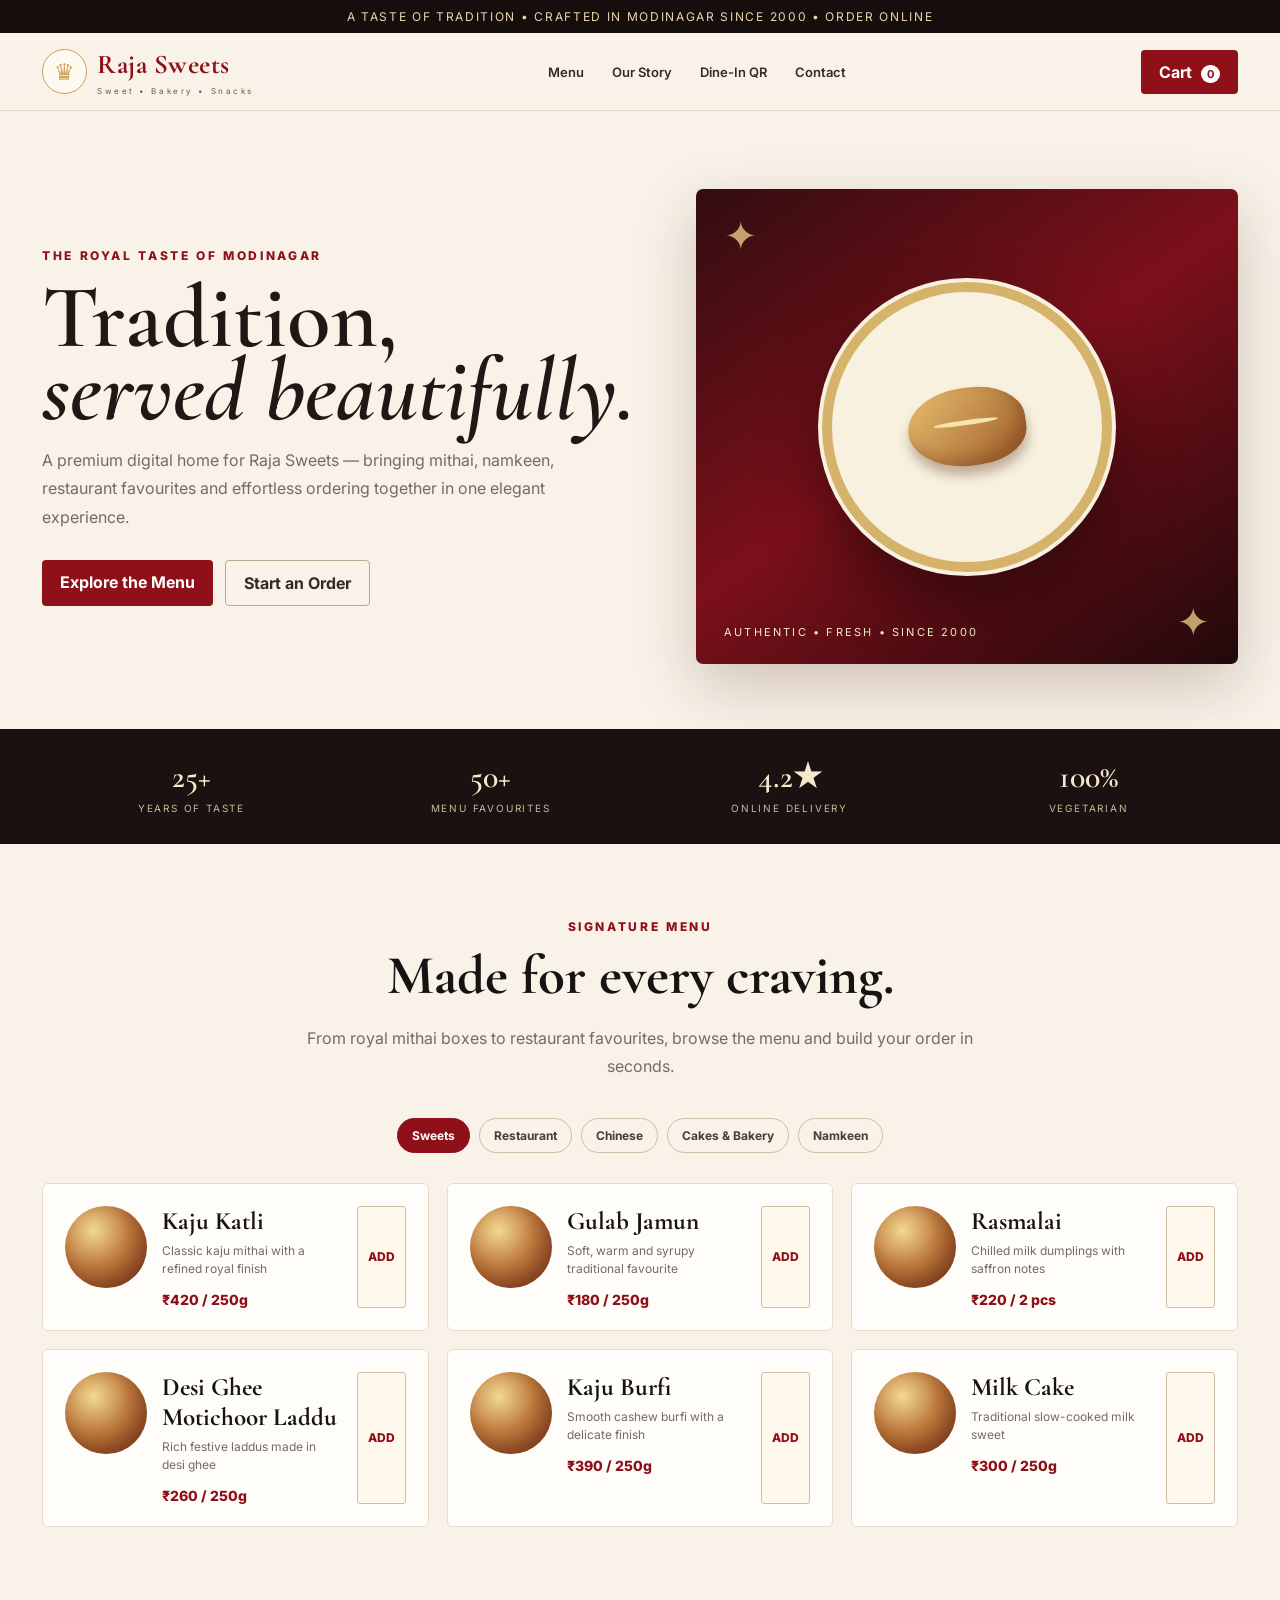
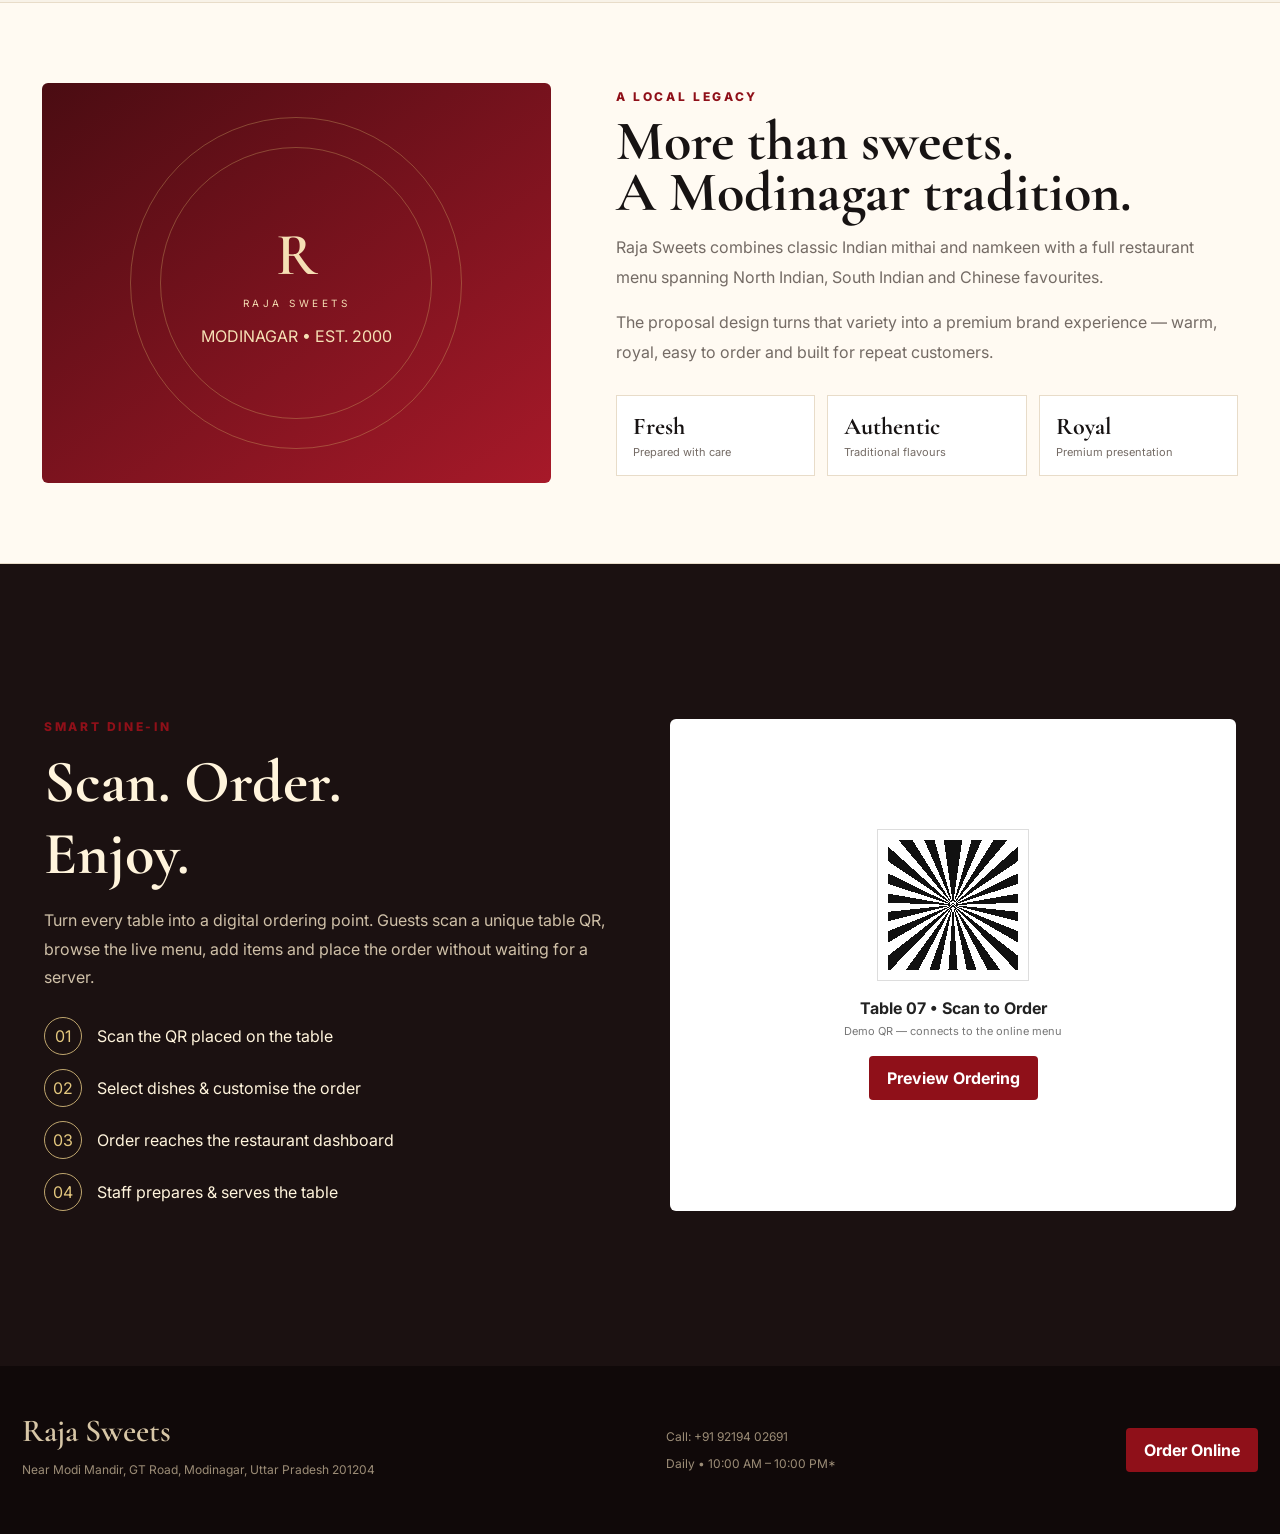
==== index.html @ e6a56daf "Add files via upload" ====
<!DOCTYPE html>
<html lang="en">
<head>
<meta charset="UTF-8">
<meta name="viewport" content="width=device-width, initial-scale=1.0">
<title>Raja Sweets — Luxury Restaurant Demo</title>
<meta name="description" content="Luxury website proposal demo for Raja Sweets, Modinagar.">
<style>
@import url('https://fonts.googleapis.com/css2?family=Cormorant+Garamond:wght@500;600;700&family=Inter:wght@400;500;600;700&display=swap');
:root{
  --red:#8f1019; --red2:#b51d2b; --gold:#c8a15a; --cream:#f8f2e8;
  --ink:#171313; --muted:#746b65; --white:#fffdf9; --line:#e8dcc9;
}
*{box-sizing:border-box} html{scroll-behavior:smooth}
body{margin:0;background:var(--cream);color:var(--ink);font-family:Inter,Arial,sans-serif}
button{font:inherit;cursor:pointer}
.top{background:#160d0d;color:#e9d6ad;text-align:center;padding:9px 15px;font-size:12px;letter-spacing:.14em;text-transform:uppercase}
nav{position:sticky;top:0;z-index:20;background:rgba(248,242,232,.94);backdrop-filter:blur(12px);border-bottom:1px solid var(--line)}
.navin{max-width:1240px;margin:auto;display:flex;align-items:center;justify-content:space-between;padding:15px 22px}
.brand{display:flex;align-items:center;gap:10px;text-decoration:none;color:var(--red)}
.logo{width:45px;height:45px;border:1px solid var(--gold);border-radius:50%;display:grid;place-items:center;position:relative;background:#fffaf0}
.logo:before{content:"♛";font-size:23px;color:var(--gold)}
.brandtext{line-height:.9}.brandtext b{display:block;font:700 27px "Cormorant Garamond",serif;letter-spacing:.02em}.brandtext span{font-size:8px;letter-spacing:.32em;color:#6b5b45}
.links{display:flex;gap:28px;align-items:center}.links a{color:#352c28;text-decoration:none;font-size:13px;font-weight:600}.links a:hover{color:var(--red)}
.cartbtn,.primary{border:0;background:var(--red);color:white;padding:12px 18px;border-radius:4px;font-weight:700}.cartbtn span{background:#fff;color:var(--red);padding:2px 6px;border-radius:10px;margin-left:5px;font-size:11px}
.hero{max-width:1240px;margin:auto;padding:78px 22px 65px;display:grid;grid-template-columns:1.05fr .95fr;gap:55px;align-items:center}
.kicker{color:var(--red);font-size:12px;font-weight:800;letter-spacing:.22em;text-transform:uppercase}
h1,h2,h3{font-family:"Cormorant Garamond",serif}
h1{font-size:clamp(55px,7vw,94px);line-height:.82;margin:18px 0;color:#221717;font-weight:600}
.hero p{max-width:570px;color:var(--muted);font-size:16px;line-height:1.8}
.actions{display:flex;gap:12px;margin-top:28px}.secondary{border:1px solid #bba98d;background:transparent;padding:12px 18px;border-radius:4px;font-weight:700;color:#342b26}
.hero-art{min-height:475px;border-radius:7px;position:relative;overflow:hidden;background:
 radial-gradient(circle at 48% 42%,rgba(255,244,203,.25),transparent 23%),
 linear-gradient(145deg,#320d10,#7c101a 48%,#21090b);
 box-shadow:0 22px 60px rgba(67,26,17,.22);
 display:grid;place-items:center;
}
.plate{width:290px;height:290px;border-radius:50%;background:#f8f1df;border:10px solid #d6b36b;box-shadow:0 0 0 4px #f8f1df,0 30px 60px #17060688;display:grid;place-items:center;position:relative}
.sweet{width:118px;height:78px;border-radius:52% 48% 45% 55%;background:linear-gradient(135deg,#e7bf70,#9f5b28);box-shadow:inset -8px -8px 15px #743b1b66,0 9px 12px #4d220d55;transform:rotate(-8deg)}
.sweet:after{content:"";position:absolute;width:65px;height:5px;background:#f6e3ae;top:32px;left:26px;border-radius:50%}
.orn{position:absolute;color:#e6c782;font:40px "Cormorant Garamond",serif;opacity:.8}.orn.t{top:24px;left:28px}.orn.b{bottom:20px;right:28px;transform:rotate(180deg)}
.hero-note{position:absolute;left:28px;bottom:25px;color:#f7e7c3;font-size:11px;letter-spacing:.2em;text-transform:uppercase}
section{max-width:1240px;margin:auto;padding:75px 22px}.sectionhead{text-align:center;max-width:700px;margin:0 auto 38px}.sectionhead h2{font-size:55px;margin:8px 0}.sectionhead p{color:var(--muted);line-height:1.7}
.stats{background:#1b1111;color:#f7e8c9;display:grid;grid-template-columns:repeat(4,1fr);padding:28px calc((100% - 1196px)/2);text-align:center}.stats b{font:600 32px "Cormorant Garamond",serif;display:block}.stats span{font-size:10px;letter-spacing:.18em;text-transform:uppercase;color:#c9b99b}
.tabs{display:flex;gap:9px;flex-wrap:wrap;justify-content:center;margin-bottom:30px}.tab{background:transparent;border:1px solid #cdbda4;color:#493d35;padding:9px 14px;border-radius:30px;font-size:12px;font-weight:700}.tab.active{background:var(--red);color:#fff;border-color:var(--red)}
.menu{display:grid;grid-template-columns:repeat(3,1fr);gap:18px}.item{background:var(--white);border:1px solid var(--line);padding:22px;border-radius:6px;display:flex;gap:15px;justify-content:space-between;min-height:145px;transition:.2s}.item:hover{transform:translateY(-3px);box-shadow:0 12px 30px #5c291112}.thumb{width:82px;height:82px;flex:0 0 82px;border-radius:50%;background:radial-gradient(circle at 35% 30%,#f3d990,#bd7a3e 45%,#743016);box-shadow:inset -8px -8px 15px #551f0d44}.item h3{margin:0 0 6px;font-size:25px}.item p{font-size:12px;color:var(--muted);line-height:1.5;margin:0 0 13px}.price{font-weight:800;color:var(--red);font-size:14px}.add{border:1px solid #cdbda4;background:#fff8ed;color:var(--red);padding:7px 10px;border-radius:3px;font-weight:800;font-size:12px}
.story{background:#fffaf2;border-top:1px solid var(--line);border-bottom:1px solid var(--line)}.storyin{max-width:1240px;margin:auto;padding:80px 22px;display:grid;grid-template-columns:.9fr 1.1fr;gap:65px;align-items:center}.storybox{min-height:400px;background:linear-gradient(145deg,#4a0c12,#a71929);border-radius:6px;display:grid;place-items:center;position:relative;overflow:hidden;color:#f5dfb4}.storybox:before,.storybox:after{content:"";position:absolute;border:1px solid #d8b96d55;border-radius:50%}.storybox:before{width:330px;height:330px}.storybox:after{width:270px;height:270px}.seal{z-index:2;text-align:center}.seal strong{font:600 60px "Cormorant Garamond",serif;display:block}.seal small{letter-spacing:.35em;font-size:10px}.storycopy h2{font-size:56px;line-height:.9;margin:12px 0}.storycopy p{color:var(--muted);line-height:1.85}.pillars{display:grid;grid-template-columns:repeat(3,1fr);gap:12px;margin-top:28px}.pillar{padding:16px;border:1px solid var(--line);background:#fff}.pillar b{font-family:"Cormorant Garamond";font-size:24px}.pillar span{display:block;font-size:11px;color:var(--muted);margin-top:4px}
.order{background:#1b1111;color:#fff4dc;max-width:none}.orderin{max-width:1240px;margin:auto;padding:80px 22px;display:grid;grid-template-columns:1fr 1fr;gap:60px}.order h2{font-size:60px;margin:12px 0}.order p{color:#cfc0a8;line-height:1.8}.steps{display:grid;gap:14px;margin-top:25px}.step{display:flex;gap:15px;align-items:center}.num{width:38px;height:38px;border:1px solid #bfa66e;border-radius:50%;display:grid;place-items:center;color:#e3c77e}.qr{background:#fff;color:#222;border-radius:6px;padding:28px;display:flex;flex-direction:column;align-items:center;justify-content:center;min-height:310px}.fakeqr{width:150px;height:150px;background:repeating-conic-gradient(#111 0 8deg,#fff 8deg 16deg);border:10px solid #fff;box-shadow:0 0 0 1px #ddd}.qr b{margin-top:18px}.qr span{font-size:11px;color:#777;margin-top:6px}
.footer{background:#100909;color:#d7c6a6;padding:45px 22px}.footerin{max-width:1240px;margin:auto;display:flex;justify-content:space-between;gap:30px;align-items:center}.footer b{font:600 32px "Cormorant Garamond"}.footer p{font-size:12px;color:#9c8d77}
.drawer{position:fixed;inset:0;background:#0008;z-index:50;display:none}.drawer.open{display:block}.panel{position:absolute;right:0;top:0;height:100%;width:min(460px,100%);background:#fffaf3;padding:25px;overflow:auto;box-shadow:-20px 0 50px #0004}.close{float:right;border:0;background:none;font-size:24px}.panel h2{font-size:42px;margin:35px 0 10px}.cartline{display:flex;justify-content:space-between;gap:10px;border-bottom:1px solid var(--line);padding:14px 0}.qty button{border:1px solid #d4c3aa;background:white;width:28px;height:28px}.checkout{width:100%;margin-top:18px;padding:14px;border:0;background:var(--red);color:#fff;font-weight:800}
.modal{position:fixed;inset:0;background:#0009;z-index:60;display:none;place-items:center;padding:20px}.modal.open{display:grid}.modalbox{background:#fffaf3;width:min(560px,100%);padding:28px;border-radius:6px}.modalbox h2{font-size:40px;margin:0 0 18px}.field{width:100%;padding:13px;margin:6px 0;border:1px solid #d7c8b0;background:#fff}.notice{font-size:11px;color:#766c62;margin-top:10px;line-height:1.5}
@media(max-width:850px){.links{display:none}.hero,.storyin,.orderin{grid-template-columns:1fr}.hero-art{min-height:360px}.menu{grid-template-columns:1fr 1fr}.stats{grid-template-columns:repeat(2,1fr);gap:20px;padding:25px 20px}.storycopy h2,.order h2{font-size:48px}}
@media(max-width:560px){.menu{grid-template-columns:1fr}.hero{padding-top:50px}h1{font-size:62px}.pillars{grid-template-columns:1fr}.actions{flex-direction:column}.footerin{flex-direction:column;align-items:flex-start}}
</style>
</head>
<body>
<div class="top">A taste of tradition • Crafted in Modinagar since 2000 • Order online</div>
<nav><div class="navin">
<a class="brand" href="#"><div class="logo"></div><div class="brandtext"><b>Raja Sweets</b><span>Sweet • Bakery • Snacks</span></div></a>
<div class="links"><a href="#menu">Menu</a><a href="#story">Our Story</a><a href="#order">Dine-In QR</a><a href="#contact">Contact</a></div>
<button class="cartbtn" onclick="openCart()">Cart <span id="count">0</span></button>
</div></nav>

<main>
<section class="hero">
<div><div class="kicker">The Royal Taste of Modinagar</div><h1>Tradition,<br><i>served beautifully.</i></h1>
<p>A premium digital home for Raja Sweets — bringing mithai, namkeen, restaurant favourites and effortless ordering together in one elegant experience.</p>
<div class="actions"><a class="primary" href="#menu" style="text-decoration:none">Explore the Menu</a><button class="secondary" onclick="openCart()">Start an Order</button></div>
</div>
<div class="hero-art"><div class="orn t">✦</div><div class="plate"><div class="sweet"></div></div><div class="orn b">✦</div><div class="hero-note">Authentic • Fresh • Since 2000</div></div>
</section>

<div class="stats"><div><b>25+</b><span>Years of Taste</span></div><div><b>50+</b><span>Menu Favourites</span></div><div><b>4.2★</b><span>Online Delivery</span></div><div><b>100%</b><span>Vegetarian</span></div></div>

<section id="menu"><div class="sectionhead"><div class="kicker">Signature Menu</div><h2>Made for every craving.</h2><p>From royal mithai boxes to restaurant favourites, browse the menu and build your order in seconds.</p></div>
<div class="tabs" id="tabs"></div><div class="menu" id="menuGrid"></div></section>

<div class="story" id="story"><div class="storyin"><div class="storybox"><div class="seal"><strong>R</strong><small>RAJA SWEETS</small><div style="margin-top:15px">MODINAGAR • EST. 2000</div></div></div>
<div class="storycopy"><div class="kicker">A Local Legacy</div><h2>More than sweets.<br>A Modinagar tradition.</h2><p>Raja Sweets combines classic Indian mithai and namkeen with a full restaurant menu spanning North Indian, South Indian and Chinese favourites.</p><p>The proposal design turns that variety into a premium brand experience — warm, royal, easy to order and built for repeat customers.</p>
<div class="pillars"><div class="pillar"><b>Fresh</b><span>Prepared with care</span></div><div class="pillar"><b>Authentic</b><span>Traditional flavours</span></div><div class="pillar"><b>Royal</b><span>Premium presentation</span></div></div></div></div></div>

<section class="order" id="order"><div class="orderin"><div><div class="kicker">Smart Dine-In</div><h2>Scan. Order.<br>Enjoy.</h2><p>Turn every table into a digital ordering point. Guests scan a unique table QR, browse the live menu, add items and place the order without waiting for a server.</p>
<div class="steps"><div class="step"><div class="num">01</div><span>Scan the QR placed on the table</span></div><div class="step"><div class="num">02</div><span>Select dishes & customise the order</span></div><div class="step"><div class="num">03</div><span>Order reaches the restaurant dashboard</span></div><div class="step"><div class="num">04</div><span>Staff prepares & serves the table</span></div></div></div>
<div class="qr"><div class="fakeqr"></div><b>Table 07 • Scan to Order</b><span>Demo QR — connects to the online menu</span><button class="primary" style="margin-top:18px" onclick="openCart()">Preview Ordering</button></div></div></section>
</main>

<footer class="footer" id="contact"><div class="footerin"><div><b>Raja Sweets</b><p>Near Modi Mandir, GT Road, Modinagar, Uttar Pradesh 201204</p></div><div><p>Call: +91 92194 02691</p><p>Daily • 10:00 AM – 10:00 PM*</p></div><div><button class="primary" onclick="openCart()">Order Online</button></div></div></footer>

<div class="drawer" id="drawer" onclick="if(event.target===this)closeCart()"><div class="panel"><button class="close" onclick="closeCart()">×</button><h2>Your Order</h2><p style="color:#756b62;font-size:13px">Review your selections before checkout.</p><div id="cartItems"></div><div style="display:flex;justify-content:space-between;margin-top:20px;font-weight:800;font-size:18px"><span>Total</span><span id="total">₹0</span></div><button class="checkout" onclick="checkout()">Continue to Checkout</button><div class="notice">Demo website: checkout is a proposal flow. Connect payment, kitchen/POS and order notifications in the production version.</div></div></div>

<div class="modal" id="modal"><div class="modalbox"><button class="close" onclick="closeModal()">×</button><h2>Complete your order</h2><input class="field" placeholder="Full name"><input class="field" placeholder="Mobile number"><select class="field"><option>Dine-In • Table 07</option><option>Takeaway</option><option>Delivery</option></select><textarea class="field" rows="3" placeholder="Special instructions"></textarea><button class="checkout" onclick="placeOrder()">Place Demo Order</button><div class="notice">In the real system this can connect to Razorpay/UPI, WhatsApp/SMS confirmation and a restaurant order dashboard.</div></div></div>

<script>
const data={
"Sweets":[
["Kaju Katli","Classic kaju mithai with a refined royal finish","₹420 / 250g"],
["Gulab Jamun","Soft, warm and syrupy traditional favourite","₹180 / 250g"],
["Rasmalai","Chilled milk dumplings with saffron notes","₹220 / 2 pcs"],
["Desi Ghee Motichoor Laddu","Rich festive laddus made in desi ghee","₹260 / 250g"],
["Kaju Burfi","Smooth cashew burfi with a delicate finish","₹390 / 250g"],
["Milk Cake","Traditional slow-cooked milk sweet","₹300 / 250g"]],
"Restaurant":[
["Chole Bhature","Raja Sweets signature comfort food","₹180"],
["Pav Bhaji","Buttery Mumbai-style favourite","₹160"],
["Shahi Paneer","Rich, creamy North Indian classic","₹240"],
["Dal Makhani","Slow-cooked black lentils, rich and comforting","₹220"],
["Paneer Tikka","Char-grilled paneer with aromatic spices","₹260"],
["Masala Dosa","Crisp dosa with spiced potato filling","₹170"]],
"Chinese":[
["Veg Chowmein","Wok-tossed noodles with fresh vegetables","₹150"],
["Chilli Paneer","Crisp paneer with chilli-garlic sauce","₹220"],
["Honey Chilli Potato","Crispy potato with sweet-spicy glaze","₹190"],
["Manchurian","Crispy vegetable balls in savoury sauce","₹190"],
["Hakka Noodles","Classic wok-tossed noodles","₹170"],
["Fried Rice","Steamed rice tossed with vegetables","₹180"]],
"Cakes & Bakery":[
["Red Velvet Cake","Premium celebration cake","₹650 / 500g"],
["Black Forest Cake","Chocolate, cream and cherry classic","₹600 / 500g"],
["Pineapple Cake","Light pineapple and cream celebration cake","₹550 / 500g"],
["Butterscotch Pastry","Caramelised butterscotch favourite","₹110"],
["Truffle Pastry","Rich chocolate truffle pastry","₹120"],
["Chocolate Pastry","Classic chocolate cream pastry","₹110"]],
"Namkeen":[
["Plain Mathri","Crisp traditional snack","₹140 / box"],
["Namakpara","Classic crunchy namakpara","₹140 / box"],
["Khasta Kachori","Crisp, spiced traditional kachori","₹160 / box"],
["Bhakharwadi","Spiced rolled snack with a crisp bite","₹160 / box"]]
};
let category="Sweets", cart=[];
function renderTabs(){document.getElementById('tabs').innerHTML=Object.keys(data).map(c=>`<button class="tab ${c===category?'active':''}" onclick="category='${c}';render()">${c}</button>`).join('')}
function render(){renderTabs();document.getElementById('menuGrid').innerHTML=data[category].map((x,i)=>`<div class="item"><div style="display:flex;gap:15px"><div class="thumb"></div><div><h3>${x[0]}</h3><p>${x[1]}</p><div class="price">${x[2]}</div></div></div><button class="add" onclick="add('${x[0]}','${x[2]}')">ADD</button></div>`).join('')}
function add(name,price){cart.push({name,price});updateCart();openCart()}
function updateCart(){document.getElementById('count').textContent=cart.length;document.getElementById('cartItems').innerHTML=cart.length?cart.map((x,i)=>`<div class="cartline"><div><b>${x.name}</b><div style="font-size:11px;color:#777">${x.price}</div></div><div class="qty"><button onclick="removeItem(${i})">−</button></div></div>`).join(''):'<p style="color:#777">Your cart is waiting for something delicious.</p>';document.getElementById('total').textContent='₹'+cart.reduce((s,x)=>s+(parseInt(x.price.replace(/[^0-9]/g,''))||0),0)}
function removeItem(i){cart.splice(i,1);updateCart()}
function openCart(){document.getElementById('drawer').classList.add('open');updateCart()}
function closeCart(){document.getElementById('drawer').classList.remove('open')}
function checkout(){if(!cart.length){alert('Please add an item first.');return}closeCart();document.getElementById('modal').classList.add('open')}
function closeModal(){document.getElementById('modal').classList.remove('open')}
function placeOrder(){closeModal();cart=[];updateCart();alert('Demo order placed successfully!\\n\\nProduction version can send this directly to the Raja Sweets order dashboard.')}
render();updateCart();
</script>
</body>
</html>
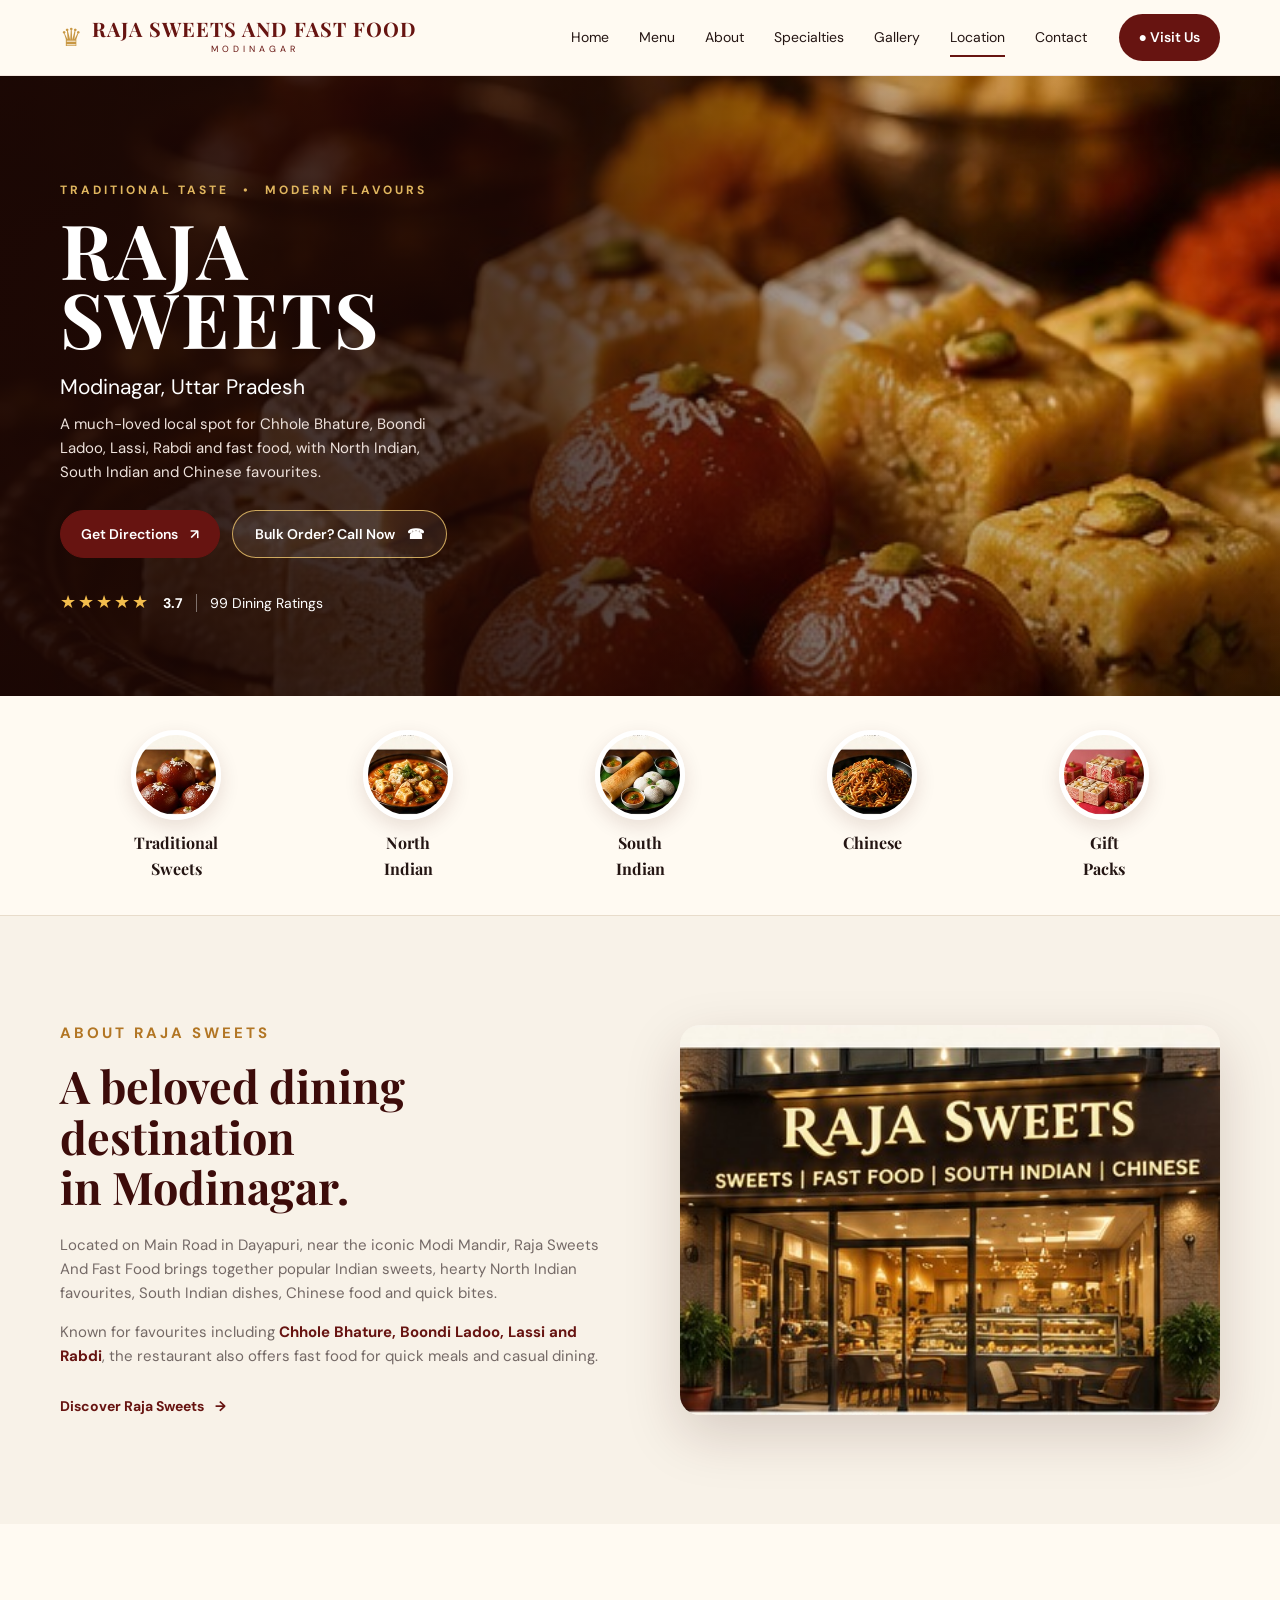
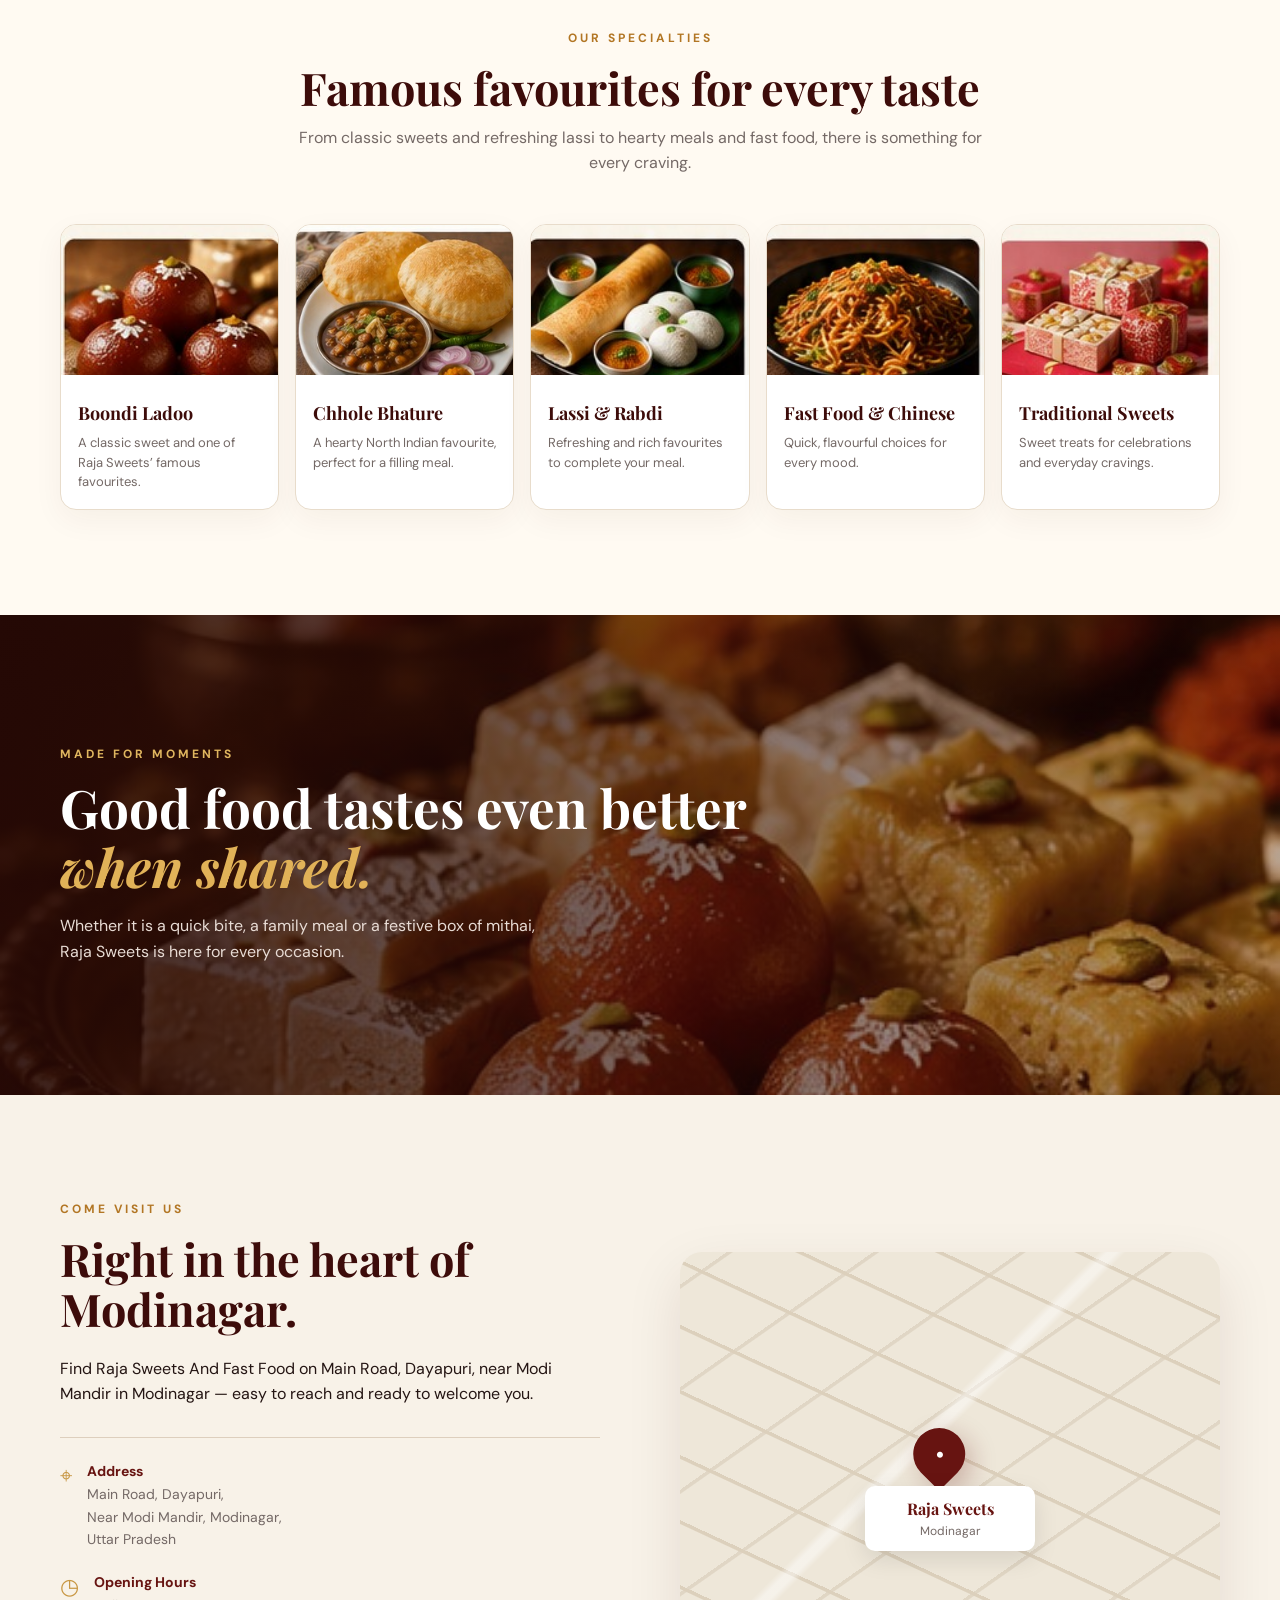
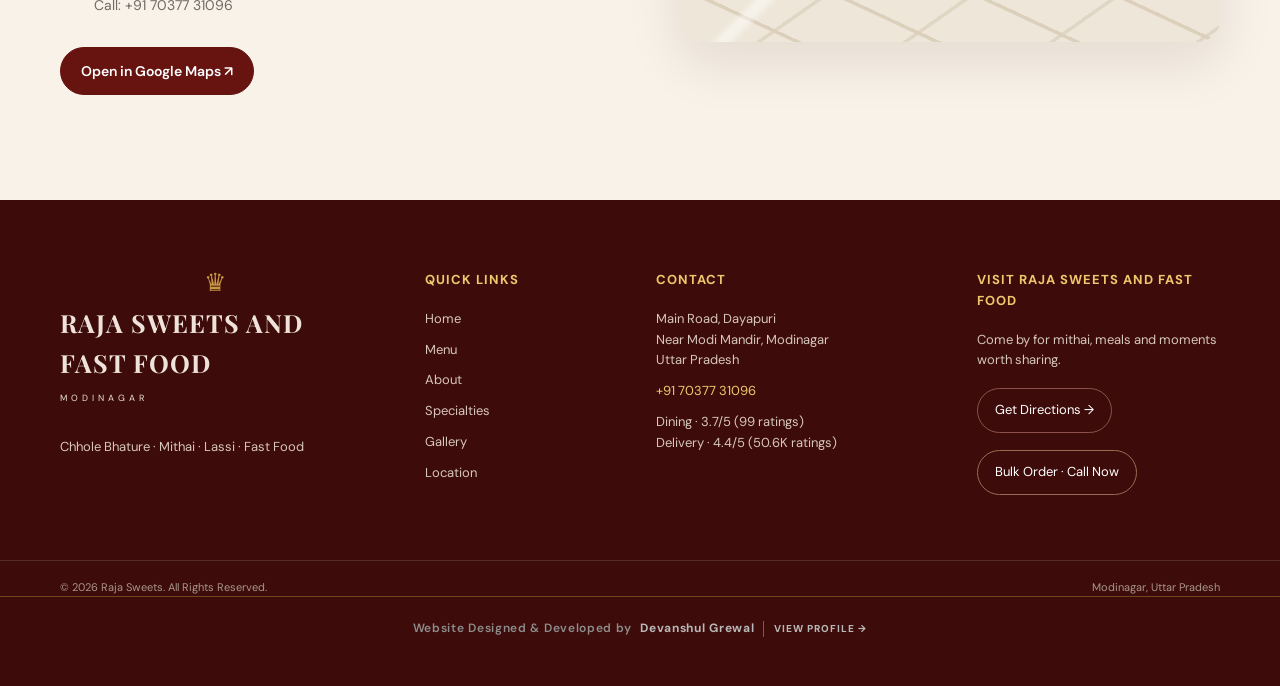
==== commit 8e8190e2: "Add files via upload" ====
--- a/index.html
+++ b/index.html
@@ -1,143 +1,157 @@
 <!DOCTYPE html>
 <html lang="en">
 <head>
-<meta charset="UTF-8">
-<meta name="viewport" content="width=device-width, initial-scale=1.0">
-<title>Raja Sweets — Luxury Restaurant Demo</title>
-<meta name="description" content="Luxury website proposal demo for Raja Sweets, Modinagar.">
-<style>
-@import url('https://fonts.googleapis.com/css2?family=Cormorant+Garamond:wght@500;600;700&family=Inter:wght@400;500;600;700&display=swap');
-:root{
-  --red:#8f1019; --red2:#b51d2b; --gold:#c8a15a; --cream:#f8f2e8;
-  --ink:#171313; --muted:#746b65; --white:#fffdf9; --line:#e8dcc9;
-}
-*{box-sizing:border-box} html{scroll-behavior:smooth}
-body{margin:0;background:var(--cream);color:var(--ink);font-family:Inter,Arial,sans-serif}
-button{font:inherit;cursor:pointer}
-.top{background:#160d0d;color:#e9d6ad;text-align:center;padding:9px 15px;font-size:12px;letter-spacing:.14em;text-transform:uppercase}
-nav{position:sticky;top:0;z-index:20;background:rgba(248,242,232,.94);backdrop-filter:blur(12px);border-bottom:1px solid var(--line)}
-.navin{max-width:1240px;margin:auto;display:flex;align-items:center;justify-content:space-between;padding:15px 22px}
-.brand{display:flex;align-items:center;gap:10px;text-decoration:none;color:var(--red)}
-.logo{width:45px;height:45px;border:1px solid var(--gold);border-radius:50%;display:grid;place-items:center;position:relative;background:#fffaf0}
-.logo:before{content:"♛";font-size:23px;color:var(--gold)}
-.brandtext{line-height:.9}.brandtext b{display:block;font:700 27px "Cormorant Garamond",serif;letter-spacing:.02em}.brandtext span{font-size:8px;letter-spacing:.32em;color:#6b5b45}
-.links{display:flex;gap:28px;align-items:center}.links a{color:#352c28;text-decoration:none;font-size:13px;font-weight:600}.links a:hover{color:var(--red)}
-.cartbtn,.primary{border:0;background:var(--red);color:white;padding:12px 18px;border-radius:4px;font-weight:700}.cartbtn span{background:#fff;color:var(--red);padding:2px 6px;border-radius:10px;margin-left:5px;font-size:11px}
-.hero{max-width:1240px;margin:auto;padding:78px 22px 65px;display:grid;grid-template-columns:1.05fr .95fr;gap:55px;align-items:center}
-.kicker{color:var(--red);font-size:12px;font-weight:800;letter-spacing:.22em;text-transform:uppercase}
-h1,h2,h3{font-family:"Cormorant Garamond",serif}
-h1{font-size:clamp(55px,7vw,94px);line-height:.82;margin:18px 0;color:#221717;font-weight:600}
-.hero p{max-width:570px;color:var(--muted);font-size:16px;line-height:1.8}
-.actions{display:flex;gap:12px;margin-top:28px}.secondary{border:1px solid #bba98d;background:transparent;padding:12px 18px;border-radius:4px;font-weight:700;color:#342b26}
-.hero-art{min-height:475px;border-radius:7px;position:relative;overflow:hidden;background:
- radial-gradient(circle at 48% 42%,rgba(255,244,203,.25),transparent 23%),
- linear-gradient(145deg,#320d10,#7c101a 48%,#21090b);
- box-shadow:0 22px 60px rgba(67,26,17,.22);
- display:grid;place-items:center;
-}
-.plate{width:290px;height:290px;border-radius:50%;background:#f8f1df;border:10px solid #d6b36b;box-shadow:0 0 0 4px #f8f1df,0 30px 60px #17060688;display:grid;place-items:center;position:relative}
-.sweet{width:118px;height:78px;border-radius:52% 48% 45% 55%;background:linear-gradient(135deg,#e7bf70,#9f5b28);box-shadow:inset -8px -8px 15px #743b1b66,0 9px 12px #4d220d55;transform:rotate(-8deg)}
-.sweet:after{content:"";position:absolute;width:65px;height:5px;background:#f6e3ae;top:32px;left:26px;border-radius:50%}
-.orn{position:absolute;color:#e6c782;font:40px "Cormorant Garamond",serif;opacity:.8}.orn.t{top:24px;left:28px}.orn.b{bottom:20px;right:28px;transform:rotate(180deg)}
-.hero-note{position:absolute;left:28px;bottom:25px;color:#f7e7c3;font-size:11px;letter-spacing:.2em;text-transform:uppercase}
-section{max-width:1240px;margin:auto;padding:75px 22px}.sectionhead{text-align:center;max-width:700px;margin:0 auto 38px}.sectionhead h2{font-size:55px;margin:8px 0}.sectionhead p{color:var(--muted);line-height:1.7}
-.stats{background:#1b1111;color:#f7e8c9;display:grid;grid-template-columns:repeat(4,1fr);padding:28px calc((100% - 1196px)/2);text-align:center}.stats b{font:600 32px "Cormorant Garamond",serif;display:block}.stats span{font-size:10px;letter-spacing:.18em;text-transform:uppercase;color:#c9b99b}
-.tabs{display:flex;gap:9px;flex-wrap:wrap;justify-content:center;margin-bottom:30px}.tab{background:transparent;border:1px solid #cdbda4;color:#493d35;padding:9px 14px;border-radius:30px;font-size:12px;font-weight:700}.tab.active{background:var(--red);color:#fff;border-color:var(--red)}
-.menu{display:grid;grid-template-columns:repeat(3,1fr);gap:18px}.item{background:var(--white);border:1px solid var(--line);padding:22px;border-radius:6px;display:flex;gap:15px;justify-content:space-between;min-height:145px;transition:.2s}.item:hover{transform:translateY(-3px);box-shadow:0 12px 30px #5c291112}.thumb{width:82px;height:82px;flex:0 0 82px;border-radius:50%;background:radial-gradient(circle at 35% 30%,#f3d990,#bd7a3e 45%,#743016);box-shadow:inset -8px -8px 15px #551f0d44}.item h3{margin:0 0 6px;font-size:25px}.item p{font-size:12px;color:var(--muted);line-height:1.5;margin:0 0 13px}.price{font-weight:800;color:var(--red);font-size:14px}.add{border:1px solid #cdbda4;background:#fff8ed;color:var(--red);padding:7px 10px;border-radius:3px;font-weight:800;font-size:12px}
-.story{background:#fffaf2;border-top:1px solid var(--line);border-bottom:1px solid var(--line)}.storyin{max-width:1240px;margin:auto;padding:80px 22px;display:grid;grid-template-columns:.9fr 1.1fr;gap:65px;align-items:center}.storybox{min-height:400px;background:linear-gradient(145deg,#4a0c12,#a71929);border-radius:6px;display:grid;place-items:center;position:relative;overflow:hidden;color:#f5dfb4}.storybox:before,.storybox:after{content:"";position:absolute;border:1px solid #d8b96d55;border-radius:50%}.storybox:before{width:330px;height:330px}.storybox:after{width:270px;height:270px}.seal{z-index:2;text-align:center}.seal strong{font:600 60px "Cormorant Garamond",serif;display:block}.seal small{letter-spacing:.35em;font-size:10px}.storycopy h2{font-size:56px;line-height:.9;margin:12px 0}.storycopy p{color:var(--muted);line-height:1.85}.pillars{display:grid;grid-template-columns:repeat(3,1fr);gap:12px;margin-top:28px}.pillar{padding:16px;border:1px solid var(--line);background:#fff}.pillar b{font-family:"Cormorant Garamond";font-size:24px}.pillar span{display:block;font-size:11px;color:var(--muted);margin-top:4px}
-.order{background:#1b1111;color:#fff4dc;max-width:none}.orderin{max-width:1240px;margin:auto;padding:80px 22px;display:grid;grid-template-columns:1fr 1fr;gap:60px}.order h2{font-size:60px;margin:12px 0}.order p{color:#cfc0a8;line-height:1.8}.steps{display:grid;gap:14px;margin-top:25px}.step{display:flex;gap:15px;align-items:center}.num{width:38px;height:38px;border:1px solid #bfa66e;border-radius:50%;display:grid;place-items:center;color:#e3c77e}.qr{background:#fff;color:#222;border-radius:6px;padding:28px;display:flex;flex-direction:column;align-items:center;justify-content:center;min-height:310px}.fakeqr{width:150px;height:150px;background:repeating-conic-gradient(#111 0 8deg,#fff 8deg 16deg);border:10px solid #fff;box-shadow:0 0 0 1px #ddd}.qr b{margin-top:18px}.qr span{font-size:11px;color:#777;margin-top:6px}
-.footer{background:#100909;color:#d7c6a6;padding:45px 22px}.footerin{max-width:1240px;margin:auto;display:flex;justify-content:space-between;gap:30px;align-items:center}.footer b{font:600 32px "Cormorant Garamond"}.footer p{font-size:12px;color:#9c8d77}
-.drawer{position:fixed;inset:0;background:#0008;z-index:50;display:none}.drawer.open{display:block}.panel{position:absolute;right:0;top:0;height:100%;width:min(460px,100%);background:#fffaf3;padding:25px;overflow:auto;box-shadow:-20px 0 50px #0004}.close{float:right;border:0;background:none;font-size:24px}.panel h2{font-size:42px;margin:35px 0 10px}.cartline{display:flex;justify-content:space-between;gap:10px;border-bottom:1px solid var(--line);padding:14px 0}.qty button{border:1px solid #d4c3aa;background:white;width:28px;height:28px}.checkout{width:100%;margin-top:18px;padding:14px;border:0;background:var(--red);color:#fff;font-weight:800}
-.modal{position:fixed;inset:0;background:#0009;z-index:60;display:none;place-items:center;padding:20px}.modal.open{display:grid}.modalbox{background:#fffaf3;width:min(560px,100%);padding:28px;border-radius:6px}.modalbox h2{font-size:40px;margin:0 0 18px}.field{width:100%;padding:13px;margin:6px 0;border:1px solid #d7c8b0;background:#fff}.notice{font-size:11px;color:#766c62;margin-top:10px;line-height:1.5}
-@media(max-width:850px){.links{display:none}.hero,.storyin,.orderin{grid-template-columns:1fr}.hero-art{min-height:360px}.menu{grid-template-columns:1fr 1fr}.stats{grid-template-columns:repeat(2,1fr);gap:20px;padding:25px 20px}.storycopy h2,.order h2{font-size:48px}}
-@media(max-width:560px){.menu{grid-template-columns:1fr}.hero{padding-top:50px}h1{font-size:62px}.pillars{grid-template-columns:1fr}.actions{flex-direction:column}.footerin{flex-direction:column;align-items:flex-start}}
-</style>
+  <meta charset="UTF-8">
+  <meta name="viewport" content="width=device-width, initial-scale=1.0">
+  <meta name="description" content="Raja Sweets And Fast Food, Main Road, Dayapuri, Modinagar — famous for Chhole Bhature, Boondi Ladoo, Lassi, Rabdi and fast food near Modi Mandir.">
+  <title>Raja Sweets | Modinagar</title>
+  <link rel="preconnect" href="https://fonts.googleapis.com">
+  <link rel="preconnect" href="https://fonts.gstatic.com" crossorigin>
+  <link href="https://fonts.googleapis.com/css2?family=DM+Sans:wght@400;500;600;700&family=Playfair+Display:wght@600;700;800&display=swap" rel="stylesheet">
+  <link rel="stylesheet" href="styles.css">
 </head>
 <body>
-<div class="top">A taste of tradition • Crafted in Modinagar since 2000 • Order online</div>
-<nav><div class="navin">
-<a class="brand" href="#"><div class="logo"></div><div class="brandtext"><b>Raja Sweets</b><span>Sweet • Bakery • Snacks</span></div></a>
-<div class="links"><a href="#menu">Menu</a><a href="#story">Our Story</a><a href="#order">Dine-In QR</a><a href="#contact">Contact</a></div>
-<button class="cartbtn" onclick="openCart()">Cart <span id="count">0</span></button>
-</div></nav>
+  <header class="site-header" id="top">
+    <div class="container nav-wrap">
+      <a class="brand" href="#top" aria-label="Raja Sweets home">
+        <span class="brand-mark">♛</span>
+        <span><strong>RAJA SWEETS AND FAST FOOD</strong><small>MODINAGAR</small></span>
+      </a>
+      <button class="menu-toggle" aria-label="Open navigation">☰</button>
+      <nav class="nav">
+        <a class="active" href="#top">Home</a>
+        <a href="menu.html">Menu</a>
+        <a href="#about">About</a>
+        <a href="#specialties">Specialties</a>
+        <a href="gallery.html">Gallery</a>
+        <a href="#location">Location</a>
+        <a href="#contact">Contact</a>
+      </nav>
+      <a class="nav-cta" href="#location">● Visit Us</a>
+    </div>
+  </header>
 
-<main>
-<section class="hero">
-<div><div class="kicker">The Royal Taste of Modinagar</div><h1>Tradition,<br><i>served beautifully.</i></h1>
-<p>A premium digital home for Raja Sweets — bringing mithai, namkeen, restaurant favourites and effortless ordering together in one elegant experience.</p>
-<div class="actions"><a class="primary" href="#menu" style="text-decoration:none">Explore the Menu</a><button class="secondary" onclick="openCart()">Start an Order</button></div>
-</div>
-<div class="hero-art"><div class="orn t">✦</div><div class="plate"><div class="sweet"></div></div><div class="orn b">✦</div><div class="hero-note">Authentic • Fresh • Since 2000</div></div>
-</section>
+  <main>
+    <section class="hero">
+      <div class="hero-photo"></div>
+      <div class="hero-overlay"></div>
+      <div class="container hero-content">
+        <p class="eyebrow">TRADITIONAL TASTE <span>•</span> MODERN FLAVOURS</p>
+        <h1>RAJA<br><em>SWEETS</em></h1>
+        <p class="hero-place">Modinagar, Uttar Pradesh</p>
+        <p class="hero-copy">A much-loved local spot for Chhole Bhature, Boondi Ladoo, Lassi, Rabdi and fast food, with North Indian, South Indian and Chinese favourites.</p>
+        <div class="hero-actions">
+          <a class="btn primary" href="#location">Get Directions <span>↗</span></a>
+          <a class="btn bulk-order-btn" href="tel:+917037731096">Bulk Order? Call Now <span>☎</span></a>
+        </div>
+        <div class="rating">
+          <span class="stars">★★★★★</span>
+          <strong>3.7</strong><i></i><span>99 Dining Ratings</span>
+        </div>
+      </div>
+    </section>
 
-<div class="stats"><div><b>25+</b><span>Years of Taste</span></div><div><b>50+</b><span>Menu Favourites</span></div><div><b>4.2★</b><span>Online Delivery</span></div><div><b>100%</b><span>Vegetarian</span></div></div>
+    <section class="category-strip">
+      <div class="container categories">
+        <a href="#specialties"><img src="assets/gulab-jamun.jpg"><span>Traditional<br>Sweets</span></a>
+        <a href="#specialties"><img src="assets/north-indian.jpg"><span>North<br>Indian</span></a>
+        <a href="#specialties"><img src="assets/south-indian.jpg"><span>South<br>Indian</span></a>
+        <a href="#specialties"><img src="assets/chinese.jpg"><span>Chinese</span></a>
+        <a href="#specialties"><img src="assets/gift-packs.jpg"><span>Gift<br>Packs</span></a>
+      </div>
+    </section>
 
-<section id="menu"><div class="sectionhead"><div class="kicker">Signature Menu</div><h2>Made for every craving.</h2><p>From royal mithai boxes to restaurant favourites, browse the menu and build your order in seconds.</p></div>
-<div class="tabs" id="tabs"></div><div class="menu" id="menuGrid"></div></section>
+    <section class="section about" id="about">
+      <div class="container two-col">
+        <div class="section-copy">
+          <p class="eyebrow dark">ABOUT RAJA SWEETS</p>
+          <h2>A beloved dining destination <span>in Modinagar.</span></h2>
+          <p>Located on Main Road in Dayapuri, near the iconic Modi Mandir, Raja Sweets And Fast Food brings together popular Indian sweets, hearty North Indian favourites, South Indian dishes, Chinese food and quick bites.</p>
+          <p>Known for favourites including <strong>Chhole Bhature, Boondi Ladoo, Lassi and Rabdi</strong>, the restaurant also offers fast food for quick meals and casual dining.</p>
+          <a class="text-link" href="#contact">Discover Raja Sweets <span>→</span></a>
+        </div>
+        <div class="image-card"><img src="assets/storefront.jpg" alt="Raja Sweets storefront"></div>
+      </div>
+    </section>
 
-<div class="story" id="story"><div class="storyin"><div class="storybox"><div class="seal"><strong>R</strong><small>RAJA SWEETS</small><div style="margin-top:15px">MODINAGAR • EST. 2000</div></div></div>
-<div class="storycopy"><div class="kicker">A Local Legacy</div><h2>More than sweets.<br>A Modinagar tradition.</h2><p>Raja Sweets combines classic Indian mithai and namkeen with a full restaurant menu spanning North Indian, South Indian and Chinese favourites.</p><p>The proposal design turns that variety into a premium brand experience — warm, royal, easy to order and built for repeat customers.</p>
-<div class="pillars"><div class="pillar"><b>Fresh</b><span>Prepared with care</span></div><div class="pillar"><b>Authentic</b><span>Traditional flavours</span></div><div class="pillar"><b>Royal</b><span>Premium presentation</span></div></div></div></div></div>
+    <section class="section specialties" id="specialties">
+      <div class="container">
+        <div class="section-heading">
+          <p class="eyebrow dark">OUR SPECIALTIES</p>
+          <h2>Famous favourites for every taste</h2>
+          <p>From classic sweets and refreshing lassi to hearty meals and fast food, there is something for every craving.</p>
+        </div>
+        <div class="cards">
+          <article class="food-card"><img src="assets/gulab-jamun.jpg"><div><h3>Boondi Ladoo</h3><p>A classic sweet and one of Raja Sweets’ famous favourites.</p></div></article>
+          <article class="food-card"><img src="assets/chole-bhature.jpg"><div><h3>Chhole Bhature</h3><p>A hearty North Indian favourite, perfect for a filling meal.</p></div></article>
+          <article class="food-card"><img src="assets/south-indian.jpg"><div><h3>Lassi &amp; Rabdi</h3><p>Refreshing and rich favourites to complete your meal.</p></div></article>
+          <article class="food-card"><img src="assets/chinese.jpg"><div><h3>Fast Food &amp; Chinese</h3><p>Quick, flavourful choices for every mood.</p></div></article>
+          <article class="food-card"><img src="assets/gift-packs.jpg"><div><h3>Traditional Sweets</h3><p>Sweet treats for celebrations and everyday cravings.</p></div></article>
+        </div>
+      </div>
+    </section>
 
-<section class="order" id="order"><div class="orderin"><div><div class="kicker">Smart Dine-In</div><h2>Scan. Order.<br>Enjoy.</h2><p>Turn every table into a digital ordering point. Guests scan a unique table QR, browse the live menu, add items and place the order without waiting for a server.</p>
-<div class="steps"><div class="step"><div class="num">01</div><span>Scan the QR placed on the table</span></div><div class="step"><div class="num">02</div><span>Select dishes & customise the order</span></div><div class="step"><div class="num">03</div><span>Order reaches the restaurant dashboard</span></div><div class="step"><div class="num">04</div><span>Staff prepares & serves the table</span></div></div></div>
-<div class="qr"><div class="fakeqr"></div><b>Table 07 • Scan to Order</b><span>Demo QR — connects to the online menu</span><button class="primary" style="margin-top:18px" onclick="openCart()">Preview Ordering</button></div></div></section>
-</main>
+    <section class="quote-banner">
+      <div class="quote-bg"></div>
+      <div class="container quote-content">
+        <p class="eyebrow">MADE FOR MOMENTS</p>
+        <h2>Good food tastes even better<br><em>when shared.</em></h2>
+        <p>Whether it is a quick bite, a family meal or a festive box of mithai, Raja Sweets is here for every occasion.</p>
+      </div>
+    </section>
 
-<footer class="footer" id="contact"><div class="footerin"><div><b>Raja Sweets</b><p>Near Modi Mandir, GT Road, Modinagar, Uttar Pradesh 201204</p></div><div><p>Call: +91 92194 02691</p><p>Daily • 10:00 AM – 10:00 PM*</p></div><div><button class="primary" onclick="openCart()">Order Online</button></div></div></footer>
+    <section class="section location" id="location">
+      <div class="container location-grid">
+        <div>
+          <p class="eyebrow dark">COME VISIT US</p>
+          <h2>Right in the heart of Modinagar.</h2>
+          <p>Find Raja Sweets And Fast Food on Main Road, Dayapuri, near Modi Mandir in Modinagar — easy to reach and ready to welcome you.</p>
+          <div class="details">
+            <div><span>⌖</span><div><strong>Address</strong><p>Main Road, Dayapuri,<br>Near Modi Mandir, Modinagar,<br>Uttar Pradesh</p></div></div>
+            <div><span>◷</span><div><strong>Opening Hours</strong><p>Call: <a href="tel:+917037731096">+91 70377 31096</a></p></div></div>
+          </div>
+          <a class="btn primary" href="https://www.google.com/maps/search/?api=1&query=Raja+Sweets+And+Fast+Food+Main+Road+Dayapuri+Modinagar" target="_blank" rel="noopener">Open in Google Maps ↗</a>
+        </div>
+        <div class="map-card">
+          <div class="map-pattern"></div>
+          <div class="pin">●</div>
+          <div class="map-label"><strong>Raja Sweets</strong><span>Modinagar</span></div>
+        </div>
+      </div>
+    </section>
+  </main>
 
-<div class="drawer" id="drawer" onclick="if(event.target===this)closeCart()"><div class="panel"><button class="close" onclick="closeCart()">×</button><h2>Your Order</h2><p style="color:#756b62;font-size:13px">Review your selections before checkout.</p><div id="cartItems"></div><div style="display:flex;justify-content:space-between;margin-top:20px;font-weight:800;font-size:18px"><span>Total</span><span id="total">₹0</span></div><button class="checkout" onclick="checkout()">Continue to Checkout</button><div class="notice">Demo website: checkout is a proposal flow. Connect payment, kitchen/POS and order notifications in the production version.</div></div></div>
 
-<div class="modal" id="modal"><div class="modalbox"><button class="close" onclick="closeModal()">×</button><h2>Complete your order</h2><input class="field" placeholder="Full name"><input class="field" placeholder="Mobile number"><select class="field"><option>Dine-In • Table 07</option><option>Takeaway</option><option>Delivery</option></select><textarea class="field" rows="3" placeholder="Special instructions"></textarea><button class="checkout" onclick="placeOrder()">Place Demo Order</button><div class="notice">In the real system this can connect to Razorpay/UPI, WhatsApp/SMS confirmation and a restaurant order dashboard.</div></div></div>
 
-<script>
-const data={
-"Sweets":[
-["Kaju Katli","Classic kaju mithai with a refined royal finish","₹420 / 250g"],
-["Gulab Jamun","Soft, warm and syrupy traditional favourite","₹180 / 250g"],
-["Rasmalai","Chilled milk dumplings with saffron notes","₹220 / 2 pcs"],
-["Desi Ghee Motichoor Laddu","Rich festive laddus made in desi ghee","₹260 / 250g"],
-["Kaju Burfi","Smooth cashew burfi with a delicate finish","₹390 / 250g"],
-["Milk Cake","Traditional slow-cooked milk sweet","₹300 / 250g"]],
-"Restaurant":[
-["Chole Bhature","Raja Sweets signature comfort food","₹180"],
-["Pav Bhaji","Buttery Mumbai-style favourite","₹160"],
-["Shahi Paneer","Rich, creamy North Indian classic","₹240"],
-["Dal Makhani","Slow-cooked black lentils, rich and comforting","₹220"],
-["Paneer Tikka","Char-grilled paneer with aromatic spices","₹260"],
-["Masala Dosa","Crisp dosa with spiced potato filling","₹170"]],
-"Chinese":[
-["Veg Chowmein","Wok-tossed noodles with fresh vegetables","₹150"],
-["Chilli Paneer","Crisp paneer with chilli-garlic sauce","₹220"],
-["Honey Chilli Potato","Crispy potato with sweet-spicy glaze","₹190"],
-["Manchurian","Crispy vegetable balls in savoury sauce","₹190"],
-["Hakka Noodles","Classic wok-tossed noodles","₹170"],
-["Fried Rice","Steamed rice tossed with vegetables","₹180"]],
-"Cakes & Bakery":[
-["Red Velvet Cake","Premium celebration cake","₹650 / 500g"],
-["Black Forest Cake","Chocolate, cream and cherry classic","₹600 / 500g"],
-["Pineapple Cake","Light pineapple and cream celebration cake","₹550 / 500g"],
-["Butterscotch Pastry","Caramelised butterscotch favourite","₹110"],
-["Truffle Pastry","Rich chocolate truffle pastry","₹120"],
-["Chocolate Pastry","Classic chocolate cream pastry","₹110"]],
-"Namkeen":[
-["Plain Mathri","Crisp traditional snack","₹140 / box"],
-["Namakpara","Classic crunchy namakpara","₹140 / box"],
-["Khasta Kachori","Crisp, spiced traditional kachori","₹160 / box"],
-["Bhakharwadi","Spiced rolled snack with a crisp bite","₹160 / box"]]
-};
-let category="Sweets", cart=[];
-function renderTabs(){document.getElementById('tabs').innerHTML=Object.keys(data).map(c=>`<button class="tab ${c===category?'active':''}" onclick="category='${c}';render()">${c}</button>`).join('')}
-function render(){renderTabs();document.getElementById('menuGrid').innerHTML=data[category].map((x,i)=>`<div class="item"><div style="display:flex;gap:15px"><div class="thumb"></div><div><h3>${x[0]}</h3><p>${x[1]}</p><div class="price">${x[2]}</div></div></div><button class="add" onclick="add('${x[0]}','${x[2]}')">ADD</button></div>`).join('')}
-function add(name,price){cart.push({name,price});updateCart();openCart()}
-function updateCart(){document.getElementById('count').textContent=cart.length;document.getElementById('cartItems').innerHTML=cart.length?cart.map((x,i)=>`<div class="cartline"><div><b>${x.name}</b><div style="font-size:11px;color:#777">${x.price}</div></div><div class="qty"><button onclick="removeItem(${i})">−</button></div></div>`).join(''):'<p style="color:#777">Your cart is waiting for something delicious.</p>';document.getElementById('total').textContent='₹'+cart.reduce((s,x)=>s+(parseInt(x.price.replace(/[^0-9]/g,''))||0),0)}
-function removeItem(i){cart.splice(i,1);updateCart()}
-function openCart(){document.getElementById('drawer').classList.add('open');updateCart()}
-function closeCart(){document.getElementById('drawer').classList.remove('open')}
-function checkout(){if(!cart.length){alert('Please add an item first.');return}closeCart();document.getElementById('modal').classList.add('open')}
-function closeModal(){document.getElementById('modal').classList.remove('open')}
-function placeOrder(){closeModal();cart=[];updateCart();alert('Demo order placed successfully!\\n\\nProduction version can send this directly to the Raja Sweets order dashboard.')}
-render();updateCart();
-</script>
+
+  <footer id="contact">
+    <div class="container footer-grid">
+      <div class="footer-brand">
+        <span class="brand-mark">♛</span>
+        <h3>RAJA SWEETS AND FAST FOOD</h3>
+        <small>MODINAGAR</small>
+        <p>Chhole Bhature · Mithai · Lassi · Fast Food</p>
+      </div>
+      <div><h4>Quick Links</h4><a href="#top">Home</a><a href="menu.html">Menu</a><a href="#about">About</a><a href="#specialties">Specialties</a><a href="gallery.html">Gallery</a><a href="#location">Location</a></div>
+      <div><h4>Contact</h4><p>Main Road, Dayapuri<br>Near Modi Mandir, Modinagar<br>Uttar Pradesh</p><p><a href="tel:+917037731096">+91 70377 31096</a></p><p>Dining · 3.7/5 (99 ratings)<br>Delivery · 4.4/5 (50.6K ratings)</p></div>
+      <div><h4>Visit Raja Sweets And Fast Food</h4><p>Come by for mithai, meals and moments worth sharing.</p><a class="footer-btn" href="#location">Get Directions →</a><a class="footer-btn bulk-footer-btn" href="tel:+917037731096">Bulk Order · Call Now</a></div>
+    </div>
+    <div class="copyright">
+      <div class="container copyright-main">
+        <span>© 2026 Raja Sweets. All Rights Reserved.</span>
+        <span>Modinagar, Uttar Pradesh</span>
+      </div>
+
+      <div class="developer-credit-bottom">
+        <div class="developer-credit-inner">
+          <span class="developer-credit-text">Website Designed &amp; Developed by</span>
+          <a href="devanshul-grewal.html" class="developer-name">Devanshul Grewal</a>
+          <a href="devanshul-grewal.html" class="developer-profile">VIEW PROFILE →</a>
+        </div>
+      </div>
+    </div>
+  </footer>
+
+  <script src="script.js"></script>
 </body>
-</html>+</html>
--- a/styles.css
+++ b/styles.css
@@ -0,0 +1,70 @@
+*{box-sizing:border-box;margin:0;padding:0}
+:root{--cream:#f8f2e8;--paper:#fffaf2;--maroon:#671411;--maroon2:#3d0c0a;--gold:#c89743;--ink:#241513;--muted:#746966;--line:#e8dccb}
+html{scroll-behavior:smooth}
+body{font-family:"DM Sans",sans-serif;color:var(--ink);background:var(--paper);line-height:1.6}
+a{text-decoration:none;color:inherit}.container{width:min(1160px,calc(100% - 48px));margin:auto}
+.site-header{height:76px;background:rgba(255,250,242,.97);position:sticky;top:0;z-index:50;border-bottom:1px solid rgba(103,20,17,.08);backdrop-filter:blur(12px)}
+.nav-wrap{height:100%;display:flex;align-items:center;gap:32px}.brand{display:flex;align-items:center;gap:10px;margin-right:auto;color:var(--maroon)}
+.brand-mark{color:var(--gold);font-size:25px;display:block;text-align:center;line-height:1}
+.brand strong{font-family:"Playfair Display",serif;font-size:20px;letter-spacing:1px;display:block;line-height:1}.brand small{display:block;font-size:9px;letter-spacing:4px;text-align:center;margin-top:3px}
+.nav{display:flex;gap:30px;height:100%;align-items:center}.nav a{font-size:14px;position:relative}.nav a:after{content:"";position:absolute;height:2px;background:var(--maroon);left:0;right:100%;bottom:-8px;transition:.25s}.nav a:hover:after,.nav a.active:after{right:0}
+.nav-cta,.btn.primary{background:var(--maroon);color:white;border-radius:30px;padding:12px 20px;font-weight:600;font-size:14px}.nav-cta{white-space:nowrap}.menu-toggle{display:none;background:none;border:0;font-size:25px;color:var(--maroon)}
+.hero{height:620px;position:relative;overflow:hidden;color:white}.hero-photo{position:absolute;inset:0;background-image:url("assets/hero-sweets.jpg");background-size:cover;background-position:center}.hero-overlay{position:absolute;inset:0;background:linear-gradient(90deg,rgba(27,7,4,.93) 0%,rgba(27,7,4,.74) 42%,rgba(27,7,4,.12) 80%),linear-gradient(0deg,rgba(0,0,0,.35),transparent 45%)}
+.hero-content{position:relative;height:100%;padding-top:105px}.eyebrow{font-size:12px;letter-spacing:3px;font-weight:700;color:#e0b65f;margin-bottom:14px}.eyebrow span{margin:0 8px}.hero h1{font-family:"Playfair Display",serif;font-size:76px;line-height:.91;letter-spacing:2px}.hero h1 em{font-style:normal;color:#fff}.hero-place{font-size:21px;margin:18px 0 8px}.hero-copy{max-width:390px;color:#eee2dc;font-size:15px}.hero-actions{display:flex;gap:12px;margin-top:26px}.btn{display:inline-flex;align-items:center;gap:12px;padding:12px 22px;border-radius:30px;font-size:14px;font-weight:600}.btn.primary{border:1px solid var(--maroon)}.bulk-order-btn{border:1px solid rgba(241,199,109,.8);background:rgba(255,250,242,.08);color:#fff}.bulk-order-btn:hover{background:#f1c76d;color:#3d0c0a}.bulk-footer-btn{border-color:#9b6a55!important;color:#f1c76d!important}.bulk-footer-btn:hover{background:#f1c76d!important;color:#3d0c0a!important}.btn.ghost{border:1px solid rgba(255,255,255,.75);color:white}.btn:hover{transform:translateY(-2px);transition:.2s}.rating{display:flex;gap:13px;align-items:center;margin-top:30px;font-size:14px}.stars{color:#f3bd4d;font-size:18px;letter-spacing:2px}.rating i{width:1px;height:18px;background:rgba(255,255,255,.4)}
+.category-strip{background:#fffaf2;padding:34px 0;border-bottom:1px solid var(--line)}.categories{display:flex;justify-content:space-around;text-align:center}.categories a{font-family:"Playfair Display",serif;font-weight:700;font-size:16px}.categories img{width:90px;height:90px;object-fit:cover;border-radius:50%;display:block;margin:0 auto 10px;border:5px solid #fff;box-shadow:0 7px 20px rgba(64,20,10,.12)}
+.section{padding:105px 0}.about{background:var(--cream)}.two-col{display:grid;grid-template-columns:1fr 1fr;gap:80px;align-items:center}.section-copy h2,.section-heading h2,.location h2{font-family:"Playfair Display",serif;font-size:45px;line-height:1.12;color:var(--maroon2);margin-bottom:22px}.section-copy h2 span{display:block}.section-copy p,.location>p{color:var(--muted);font-size:15px;max-width:550px;margin-bottom:15px}.section-copy strong{color:var(--maroon)}.eyebrow.dark{color:#b27624}.text-link{color:var(--maroon);font-weight:700;font-size:14px;display:inline-block;margin-top:12px}.text-link span{margin-left:8px}.image-card{border-radius:20px;overflow:hidden;box-shadow:0 20px 55px rgba(58,19,11,.17);height:390px}.image-card img{width:100%;height:100%;object-fit:cover}
+.section-heading{text-align:center;max-width:720px;margin:0 auto 48px}.section-heading h2{margin-bottom:12px}.section-heading>p:last-child{color:var(--muted)}.cards{display:grid;grid-template-columns:repeat(5,1fr);gap:16px}.food-card{background:white;border:1px solid var(--line);border-radius:16px;overflow:hidden;box-shadow:0 10px 30px rgba(75,35,20,.05);transition:.25s}.food-card:hover{transform:translateY(-6px);box-shadow:0 18px 35px rgba(75,35,20,.12)}.food-card img{width:100%;height:150px;object-fit:cover}.food-card div{padding:17px}.food-card h3{font-family:"Playfair Display",serif;font-size:18px;color:var(--maroon2);margin-bottom:5px}.food-card p{font-size:13px;color:var(--muted);line-height:1.5}
+.quote-banner{height:480px;position:relative;display:flex;align-items:center;color:white;overflow:hidden}.quote-bg{position:absolute;inset:0;background-image:linear-gradient(90deg,rgba(40,7,4,.91),rgba(40,7,4,.3)),url("assets/hero-sweets.jpg");background-size:cover;background-position:center 55%;filter:saturate(.9)}.quote-content{position:relative}.quote-content h2{font-family:"Playfair Display",serif;font-size:53px;line-height:1.1;margin-bottom:18px}.quote-content h2 em{color:#e1b258}.quote-content>p:last-child{max-width:500px;color:#e8dcd5}
+.location{background:var(--cream)}.location-grid{display:grid;grid-template-columns:1fr 1fr;gap:80px;align-items:center}.location h2{max-width:500px}.details{border-top:1px solid #ddcfbd;margin:30px 0;padding-top:20px}.details>div{display:flex;gap:15px;margin-bottom:18px}.details>div>span{font-size:22px;color:var(--gold)}.details strong{font-size:14px;color:var(--maroon)}.details p{font-size:14px;color:var(--muted)}.map-card{height:390px;border-radius:22px;position:relative;overflow:hidden;background:#eee7d9;box-shadow:0 20px 55px rgba(58,19,11,.1)}.map-pattern{position:absolute;inset:-50px;background:repeating-linear-gradient(25deg,transparent 0 55px,#d8cbb5 56px 59px),repeating-linear-gradient(-35deg,transparent 0 80px,#ddd2c0 81px 84px);opacity:.8}.map-card:after{content:"";position:absolute;inset:0;background:linear-gradient(135deg,transparent 45%,rgba(255,255,255,.45) 46% 47%,transparent 48%)}.pin{position:absolute;z-index:2;left:50%;top:45%;transform:translate(-50%,-50%);width:52px;height:52px;border-radius:50% 50% 50% 0;background:var(--maroon);color:#fff;text-align:center;line-height:52px;font-size:14px;box-shadow:0 10px 25px rgba(103,20,17,.25);rotate:-45deg}.pin::first-letter{rotate:45deg}.map-label{position:absolute;z-index:3;left:50%;top:60%;transform:translateX(-50%);background:white;border-radius:10px;padding:10px 18px;box-shadow:0 8px 25px rgba(0,0,0,.1);text-align:center;min-width:170px}.map-label strong,.map-label span{display:block}.map-label strong{font-family:"Playfair Display",serif;color:var(--maroon)}.map-label span{font-size:12px;color:var(--muted)}
+footer{background:var(--maroon2);color:#eee2da;padding-top:70px}.footer-grid{display:grid;grid-template-columns:1.4fr .8fr 1.2fr 1.1fr;gap:55px;padding-bottom:55px}.footer-brand h3{font-family:"Playfair Display",serif;font-size:25px;letter-spacing:1px;margin-top:8px}.footer-brand small{letter-spacing:4px;font-size:9px}.footer-brand p{color:#c6a99d;font-size:13px;margin-top:28px}.footer-grid h4{color:#f1c76d;font-size:13px;letter-spacing:1px;text-transform:uppercase;margin-bottom:18px}.footer-grid a,.footer-grid p{display:block;color:#d7c6be;font-size:13px;margin-bottom:10px}.footer-grid p a{display:inline;color:#f1c76d;margin:0}.footer-btn{color:white!important;border:1px solid #8d514b;border-radius:30px;padding:11px 17px;width:max-content;margin-top:17px}.copyright{border-top:1px solid rgba(255,255,255,.12);padding:18px 0;color:#a9958e;font-size:11px}.copyright .container{display:flex;justify-content:space-between}
+.copyright-main{width:min(1160px,calc(100% - 48px));margin:0 auto;display:flex;justify-content:space-between;align-items:center;gap:20px}
+.developer-credit-bottom{width:100%;margin:0;padding:22px 15px 30px;border-top:1px solid rgba(212,175,55,.35);display:flex;justify-content:center;align-items:center;text-align:center}
+.developer-credit-inner{width:100%;display:flex;justify-content:center;align-items:center;flex-wrap:wrap;gap:9px;margin:0 auto;text-align:center}
+.developer-credit-text{color:#8d8d8d;font-size:12px;font-weight:600;letter-spacing:.7px}
+.developer-name,.developer-profile{color:#b8b8b8!important;text-decoration:none!important}
+.developer-name{font-size:12px;font-weight:700;letter-spacing:.7px}
+.developer-profile{font-size:10px;font-weight:800;letter-spacing:1px;padding-left:10px;border-left:1px solid rgba(212,175,55,.5)}
+.developer-name:hover,.developer-profile:hover{color:#d4af37!important}
+@media(max-width:900px){.nav{gap:15px}.cards{grid-template-columns:repeat(3,1fr)}.two-col,.location-grid{gap:40px}.footer-grid{grid-template-columns:1fr 1fr}}
+@media(max-width:700px){.container{width:min(100% - 30px,1160px)}.site-header{height:68px}.menu-toggle{display:block}.nav{position:absolute;top:68px;left:15px;right:15px;height:auto;background:#fffaf2;border:1px solid var(--line);border-radius:12px;display:none;flex-direction:column;align-items:flex-start;padding:18px;gap:17px;box-shadow:0 15px 35px rgba(0,0,0,.1)}.nav.open{display:flex}.nav-cta{display:none}.hero{height:650px}.hero-content{padding-top:85px}.hero h1{font-size:57px}.hero-photo{background-position:62% center}.categories{overflow-x:auto;justify-content:flex-start;gap:28px;padding-bottom:6px}.categories a{min-width:95px}.section{padding:75px 0}.two-col,.location-grid{grid-template-columns:1fr}.image-card,.map-card{height:300px}.section-copy h2,.section-heading h2,.location h2{font-size:36px}.cards{grid-template-columns:1fr 1fr}.food-card img{height:135px}.quote-banner{height:420px}.quote-content h2{font-size:40px}.footer-grid{grid-template-columns:1fr 1fr;gap:35px}.copyright-main{width:calc(100% - 30px);flex-direction:column;gap:5px;text-align:center}.developer-credit-bottom{padding:18px 10px 26px}.developer-credit-inner{gap:6px}.developer-credit-text,.developer-name{font-size:10px}.developer-profile{font-size:9px}}
+@media(max-width:430px){.cards{grid-template-columns:1fr}.footer-grid{grid-template-columns:1fr}.hero-copy{font-size:14px}.hero{height:680px}}
+
+
+/* Gallery page */
+.gallery-hero{min-height:420px;background:linear-gradient(120deg,rgba(46,8,7,.96),rgba(91,28,18,.82)),url("assets/hero-sweets.jpg") center/cover;display:flex;align-items:center;color:#fff;position:relative;overflow:hidden}
+.gallery-hero:after{content:"";position:absolute;inset:0;background:radial-gradient(circle at 80% 30%,rgba(241,199,109,.18),transparent 34%);pointer-events:none}
+.gallery-hero .container{position:relative;z-index:1}
+.gallery-hero h1{font-family:"Playfair Display",serif;font-size:clamp(48px,7vw,84px);line-height:.98;margin:12px 0 18px}
+.gallery-hero h1 em{color:#f1c76d;font-style:normal}
+.gallery-hero p:last-child{max-width:650px;color:#e8d7ce;line-height:1.8;font-size:16px}
+.gallery-section{padding:80px 0;background:#fffaf2}
+.gallery-grid{display:grid;grid-template-columns:repeat(3,1fr);gap:24px;margin-top:42px}
+.gallery-card{background:#fff;border:1px solid #eadfd5;box-shadow:0 14px 35px rgba(70,30,20,.08);overflow:hidden}
+.gallery-card img{width:100%;height:270px;display:block;object-fit:cover}
+.gallery-card-body{padding:20px 20px 22px}
+.gallery-card-body span{font-size:10px;letter-spacing:2px;text-transform:uppercase;color:#9a6a50;font-weight:700}
+.gallery-card-body h3{font-family:"Playfair Display",serif;font-size:25px;color:#3b1713;margin:7px 0 8px}
+.gallery-card-body p{font-size:13px;line-height:1.7;color:#77655d;margin:0}
+.gallery-note{margin-top:40px;padding:22px 25px;border-left:3px solid #c9953e;background:#f6eee5;color:#6e5a51;font-size:13px;line-height:1.7}
+.gallery-footer{margin-top:0}
+@media(max-width:900px){.gallery-grid{grid-template-columns:1fr 1fr}}
+@media(max-width:600px){.gallery-hero{min-height:360px}.gallery-section{padding:60px 0}.gallery-grid{grid-template-columns:1fr}.gallery-card img{height:240px}}
+
+/* Expanded menu */
+.menu-section{background:#fffaf3}
+.menu-heading{align-items:flex-end;margin-bottom:34px}
+.menu-heading .btn{white-space:nowrap}
+.menu-category-grid{display:grid;grid-template-columns:repeat(2,minmax(0,1fr));gap:16px}
+.menu-category{background:#fff;border:1px solid var(--line);border-radius:14px;box-shadow:0 8px 24px rgba(58,20,12,.045);overflow:hidden}
+.menu-category[open]{border-color:rgba(170,106,38,.3)}
+.menu-category summary{list-style:none;cursor:pointer;padding:20px 22px;display:flex;align-items:center;justify-content:space-between;gap:15px;font-family:"Playfair Display",serif;font-size:21px;color:var(--ink);font-weight:700}
+.menu-category summary::-webkit-details-marker{display:none}
+.menu-category summary:after{content:"+";font-family:Arial,sans-serif;font-size:22px;font-weight:400;color:#b17a32;transition:.2s}
+.menu-category[open] summary:after{content:"−"}
+.menu-category summary b{margin-left:auto;min-width:34px;height:26px;padding:0 9px;border-radius:20px;background:#f7ecdc;color:#8d5b22;display:inline-flex;align-items:center;justify-content:center;font:700 12px Arial,sans-serif}
+.menu-items{border-top:1px solid #eee1d3;padding:4px 22px 15px}
+.menu-items>div{padding:13px 0;border-bottom:1px dashed #eadfd3;display:flex;flex-direction:column;gap:4px}
+.menu-items>div:last-child{border-bottom:0}
+.menu-items strong{font-size:14px;color:#3a2119}
+.menu-items span{font-size:12px;line-height:1.5;color:#8b756c}
+@media(max-width:800px){.menu-category-grid{grid-template-columns:1fr}.menu-heading{align-items:flex-start;flex-direction:column}.menu-heading .btn{width:100%;text-align:center}}
